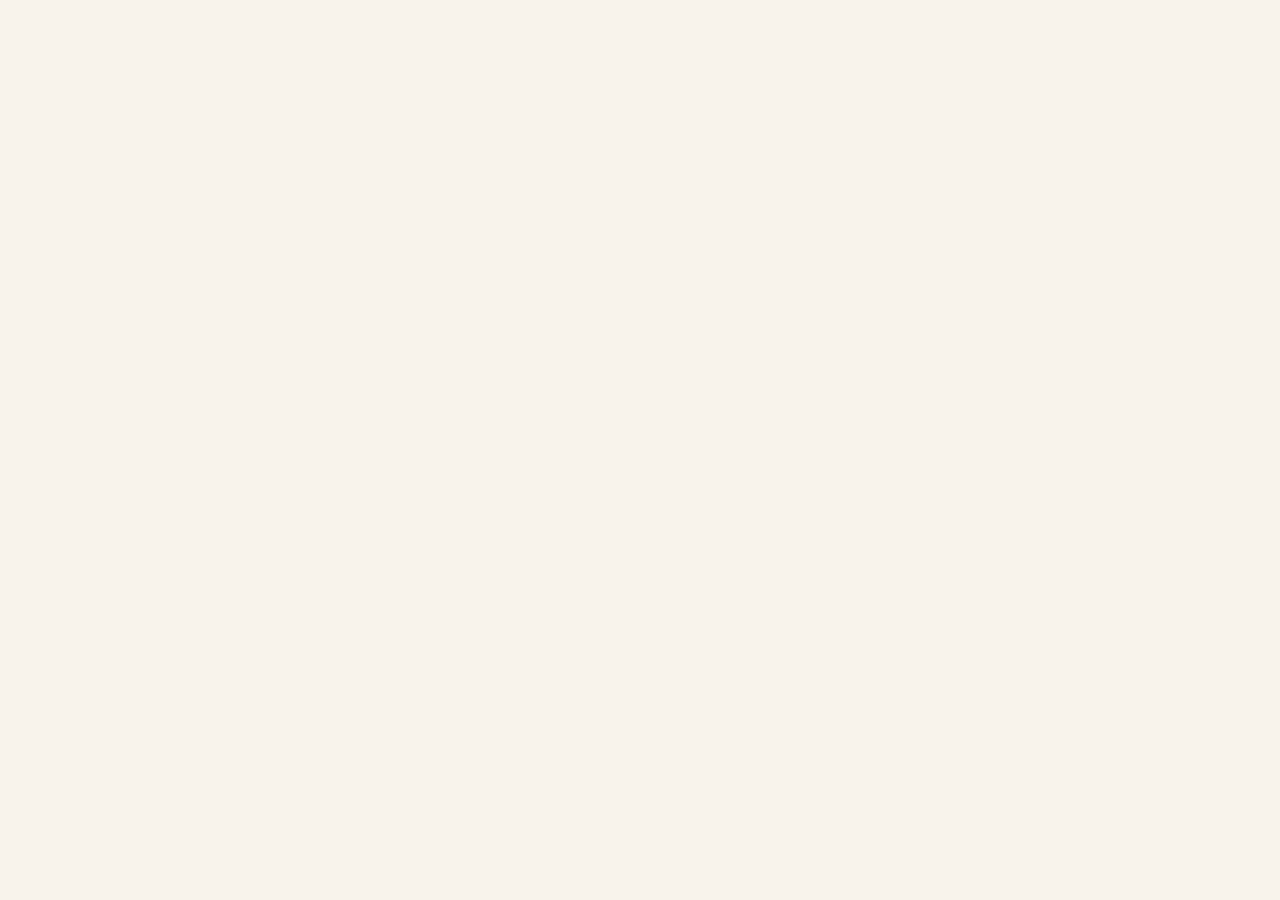
==== dolci.html @ 0413087f "Add initial HTML structure for dolci page" ====
<!DOCTYPE html>
<html lang="it">
<head>
    <meta charset="UTF-8">
    <meta name="viewport" content="width=device-width, initial-scale=1.0">
    <title>Dolci - Pizzeria Bella Napoli</title>
    <link rel="stylesheet" href="style.css">
</head>
<body>

    <!-- CONTENUTI DELLE PIZZE DA AGGIUNGERE -->

</body>
</html>
---- style.css ----
* {
    margin: 0;
    padding: 0;
    box-sizing: border-box;
}

body {
    font-family: Arial, sans-serif;
    background-color: #f8f3eb;
    color: #292929;
}

nav {
    display: flex;
    justify-content: space-between;
    align-items: center;
    padding: 20px 8%;
    background-color: #8b2020;
}

.logo {
    color: white;
    font-size: 24px;
    font-weight: bold;
    text-decoration: none;
}

.nav-links {
    display: flex;
    gap: 25px;
}

.nav-links a {
    color: white;
    text-decoration: none;
}

.nav-links a:hover {
    color: #ffd27d;
}

.hero {
    min-height: 80vh;
    display: flex;
    flex-direction: column;
    justify-content: center;
    align-items: center;
    text-align: center;
    padding: 30px;
}

.hero h1 {
    font-size: 42px;
    margin-bottom: 20px;
}

.hero p {
    max-width: 550px;
    line-height: 1.7;
    margin-bottom: 25px;
}

.button {
    background-color: #8b2020;
    color: white;
    padding: 14px 25px;
    border-radius: 6px;
    text-decoration: none;
}

.button:hover {
    background-color: #641515;
}
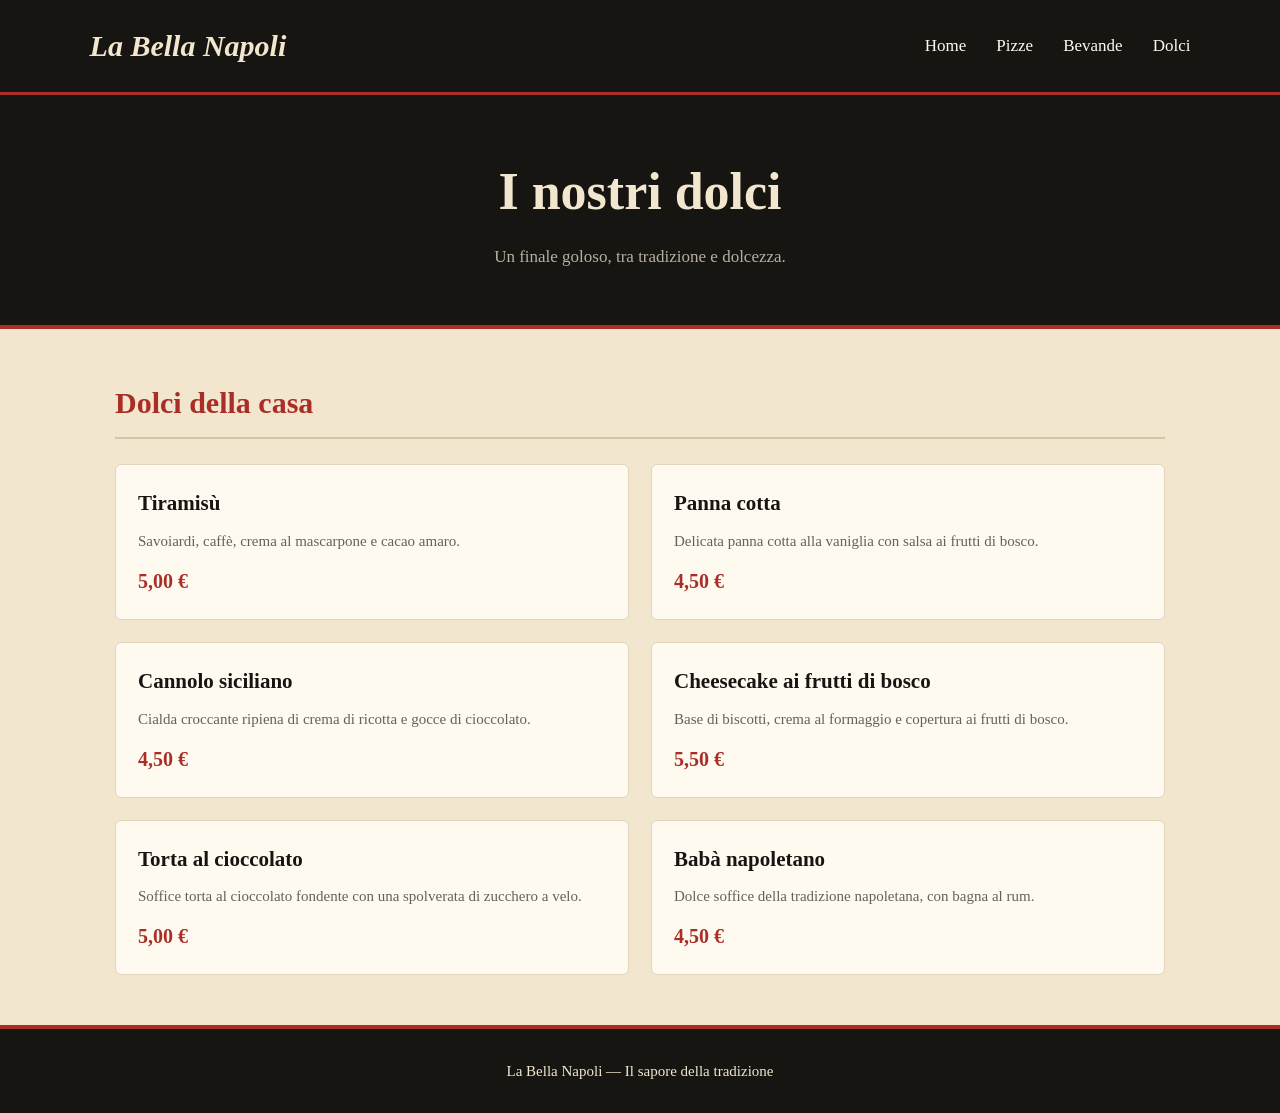
==== commit de594ae3: "Aggiunta pagina dolci" ====
--- a/dolci.html
+++ b/dolci.html
@@ -1,15 +1,67 @@
-
 <!DOCTYPE html>
 <html lang="it">
 <head>
     <meta charset="UTF-8">
     <meta name="viewport" content="width=device-width, initial-scale=1.0">
-    <title>Dolci - Pizzeria Bella Napoli</title>
+    <title>Dolci - La Bella Napoli</title>
     <link rel="stylesheet" href="style.css">
 </head>
 <body>
+    <nav aria-label="Navigazione principale">
+        <a href="index.html" class="logo">La Bella Napoli</a>
+        <div class="nav-links">
+            <a href="index.html">Home</a>
+            <a href="pizze.html">Pizze</a>
+            <a href="bevande.html">Bevande</a>
+            <a href="dolci.html" aria-current="page">Dolci</a>
+        </div>
+    </nav>
 
-    <!-- CONTENUTI DELLE PIZZE DA AGGIUNGERE -->
+    <header class="page-header">
+        <h1>I nostri dolci</h1>
+        <p>Un finale goloso, tra tradizione e dolcezza.</p>
+    </header>
 
+    <main class="menu-container">
+        <section class="menu-section" aria-labelledby="dolci-tradizionali">
+            <h2 id="dolci-tradizionali">Dolci della casa</h2>
+            <div class="menu-items">
+                <article class="menu-item">
+                    <h3>Tiramisù</h3>
+                    <p>Savoiardi, caffè, crema al mascarpone e cacao amaro.</p>
+                    <span class="price">5,00 €</span>
+                </article>
+                <article class="menu-item">
+                    <h3>Panna cotta</h3>
+                    <p>Delicata panna cotta alla vaniglia con salsa ai frutti di bosco.</p>
+                    <span class="price">4,50 €</span>
+                </article>
+                <article class="menu-item">
+                    <h3>Cannolo siciliano</h3>
+                    <p>Cialda croccante ripiena di crema di ricotta e gocce di cioccolato.</p>
+                    <span class="price">4,50 €</span>
+                </article>
+                <article class="menu-item">
+                    <h3>Cheesecake ai frutti di bosco</h3>
+                    <p>Base di biscotti, crema al formaggio e copertura ai frutti di bosco.</p>
+                    <span class="price">5,50 €</span>
+                </article>
+                <article class="menu-item">
+                    <h3>Torta al cioccolato</h3>
+                    <p>Soffice torta al cioccolato fondente con una spolverata di zucchero a velo.</p>
+                    <span class="price">5,00 €</span>
+                </article>
+                <article class="menu-item">
+                    <h3>Babà napoletano</h3>
+                    <p>Dolce soffice della tradizione napoletana, con bagna al rum.</p>
+                    <span class="price">4,50 €</span>
+                </article>
+            </div>
+        </section>
+    </main>
+
+    <footer>
+        <p>La Bella Napoli — Il sapore della tradizione</p>
+    </footer>
 </body>
 </html>
--- a/style.css
+++ b/style.css
@@ -1,3 +1,7 @@
+
+/* =========================
+   RESET E IMPOSTAZIONI BASE
+========================= */
 
 * {
     margin: 0;
@@ -5,70 +9,315 @@
     box-sizing: border-box;
 }
 
+:root {
+    --nero: #171512;
+    --rosso: #a92e27;
+    --rosso-scuro: #7d201c;
+    --crema: #f2e6ce;
+    --bianco: #fffaf0;
+    --verde: #526747;
+    --grigio: #b8afa0;
+}
+
+html {
+    scroll-behavior: smooth;
+}
+
 body {
-    font-family: Arial, sans-serif;
-    background-color: #f8f3eb;
-    color: #292929;
-}
+    font-family: Georgia, "Times New Roman", serif;
+    background-color: var(--crema);
+    color: var(--nero);
+    line-height: 1.6;
+}
+
+a {
+    color: inherit;
+    text-decoration: none;
+}
+
+img {
+    display: block;
+    max-width: 100%;
+}
+
+/* =========================
+   NAVBAR
+========================= */
 
 nav {
     display: flex;
     justify-content: space-between;
     align-items: center;
-    padding: 20px 8%;
-    background-color: #8b2020;
+    padding: 22px 7%;
+    background-color: var(--nero);
+    color: var(--bianco);
+    border-bottom: 3px solid var(--rosso);
 }
 
 .logo {
-    color: white;
-    font-size: 24px;
+    font-size: 30px;
+    font-style: italic;
     font-weight: bold;
-    text-decoration: none;
+    color: var(--crema);
 }
 
 .nav-links {
     display: flex;
-    gap: 25px;
+    align-items: center;
+    gap: 30px;
 }
 
 .nav-links a {
-    color: white;
-    text-decoration: none;
+    font-size: 17px;
+    transition: color 0.3s;
 }
 
 .nav-links a:hover {
-    color: #ffd27d;
-}
+    color: #d94a40;
+}
+
+/* =========================
+   HOME PAGE
+========================= */
 
 .hero {
-    min-height: 80vh;
+    min-height: 75vh;
     display: flex;
     flex-direction: column;
     justify-content: center;
-    align-items: center;
-    text-align: center;
-    padding: 30px;
+    align-items: flex-start;
+    padding: 80px 10%;
+    background:
+        linear-gradient(
+            90deg,
+            rgba(23, 21, 18, 0.97),
+            rgba(23, 21, 18, 0.65)
+        ),
+        url("https://images.unsplash.com/photo-1579751626657-72bc17010498?auto=format&fit=crop&w=1800&q=85")
+        center/cover no-repeat;
+    color: var(--bianco);
 }
 
 .hero h1 {
-    font-size: 42px;
-    margin-bottom: 20px;
+    max-width: 700px;
+    font-size: clamp(38px, 6vw, 68px);
+    line-height: 1.1;
+    margin-bottom: 25px;
+}
+
+.hero h1 span {
+    color: #d33a30;
 }
 
 .hero p {
     max-width: 550px;
-    line-height: 1.7;
+    font-size: 19px;
+    color: var(--crema);
+    margin-bottom: 30px;
+}
+
+/* =========================
+   PULSANTI
+========================= */
+
+.button {
+    display: inline-block;
+    padding: 13px 28px;
+    background-color: var(--rosso);
+    color: white;
+    border: 2px solid var(--rosso);
+    border-radius: 4px;
+    font-size: 17px;
+    font-weight: bold;
+    transition: background-color 0.3s, transform 0.3s;
+}
+
+.button:hover {
+    background-color: var(--rosso-scuro);
+    border-color: var(--rosso-scuro);
+    transform: translateY(-2px);
+}
+
+/* =========================
+   TITOLI DELLE PAGINE
+========================= */
+
+.page-header {
+    text-align: center;
+    padding: 55px 20px;
+    background-color: var(--nero);
+    color: var(--crema);
+    border-bottom: 4px solid var(--rosso);
+}
+
+.page-header h1 {
+    font-size: clamp(34px, 5vw, 52px);
+    margin-bottom: 10px;
+}
+
+.page-header p {
+    color: var(--grigio);
+    font-size: 17px;
+}
+
+/* =========================
+   CONTENUTO DEL MENU
+========================= */
+
+.menu-container {
+    max-width: 1100px;
+    margin: 50px auto;
+    padding: 0 25px;
+}
+
+.menu-section {
+    margin-bottom: 45px;
+}
+
+.menu-section h2 {
+    font-size: 30px;
+    color: var(--rosso);
     margin-bottom: 25px;
-}
-
-.button {
-    background-color: #8b2020;
-    color: white;
-    padding: 14px 25px;
+    padding-bottom: 10px;
+    border-bottom: 2px solid #d5c4a5;
+}
+
+/* =========================
+   SINGOLI PRODOTTI
+========================= */
+
+.menu-items {
+    display: grid;
+    grid-template-columns: repeat(2, minmax(0, 1fr));
+    gap: 22px;
+}
+
+.menu-item {
+    padding: 22px;
+    background-color: var(--bianco);
+    border: 1px solid #e2d4bd;
     border-radius: 6px;
-    text-decoration: none;
-}
-
-.button:hover {
-    background-color: #641515;
-}
+    transition: transform 0.3s, box-shadow 0.3s;
+}
+
+.menu-item:hover {
+    transform: translateY(-4px);
+    box-shadow: 0 8px 20px rgba(23, 21, 18, 0.1);
+}
+
+.menu-item h3 {
+    font-size: 21px;
+    margin-bottom: 8px;
+}
+
+.menu-item p {
+    color: #686056;
+    font-size: 15px;
+}
+
+.menu-item .price {
+    display: block;
+    margin-top: 12px;
+    color: var(--rosso);
+    font-size: 20px;
+    font-weight: bold;
+}
+
+/* =========================
+   IMMAGINI DEI PRODOTTI
+========================= */
+
+.menu-item img {
+    width: 100%;
+    height: 200px;
+    object-fit: cover;
+    border-radius: 4px;
+    margin-bottom: 15px;
+}
+
+/* =========================
+   FOOTER
+========================= */
+
+footer {
+    padding: 30px 20px;
+    background-color: var(--nero);
+    color: var(--crema);
+    text-align: center;
+    border-top: 4px solid var(--rosso);
+}
+
+footer p {
+    font-size: 15px;
+}
+
+/* =========================
+   RESPONSIVE - TABLET E MOBILE
+========================= */
+
+@media (max-width: 768px) {
+    nav {
+        flex-direction: column;
+        gap: 18px;
+        padding: 20px;
+    }
+
+    .logo {
+        font-size: 26px;
+    }
+
+    .nav-links {
+        justify-content: center;
+        flex-wrap: wrap;
+        gap: 12px 20px;
+    }
+
+    .nav-links a {
+        font-size: 15px;
+    }
+
+    .hero {
+        min-height: 65vh;
+        padding: 60px 7%;
+        background-position: center;
+    }
+
+    .hero h1 {
+        font-size: 40px;
+    }
+
+    .hero p {
+        font-size: 17px;
+    }
+
+    .menu-container {
+        margin: 30px auto;
+        padding: 0 16px;
+    }
+
+    .menu-items {
+        grid-template-columns: 1fr;
+    }
+
+    .menu-item img {
+        height: 220px;
+    }
+
+    .page-header {
+        padding: 40px 15px;
+    }
+}
+
+@media (max-width: 400px) {
+    .nav-links {
+        gap: 10px 14px;
+    }
+
+    .nav-links a {
+        font-size: 14px;
+    }
+
+    .hero h1 {
+        font-size: 34px;
+    }
+}
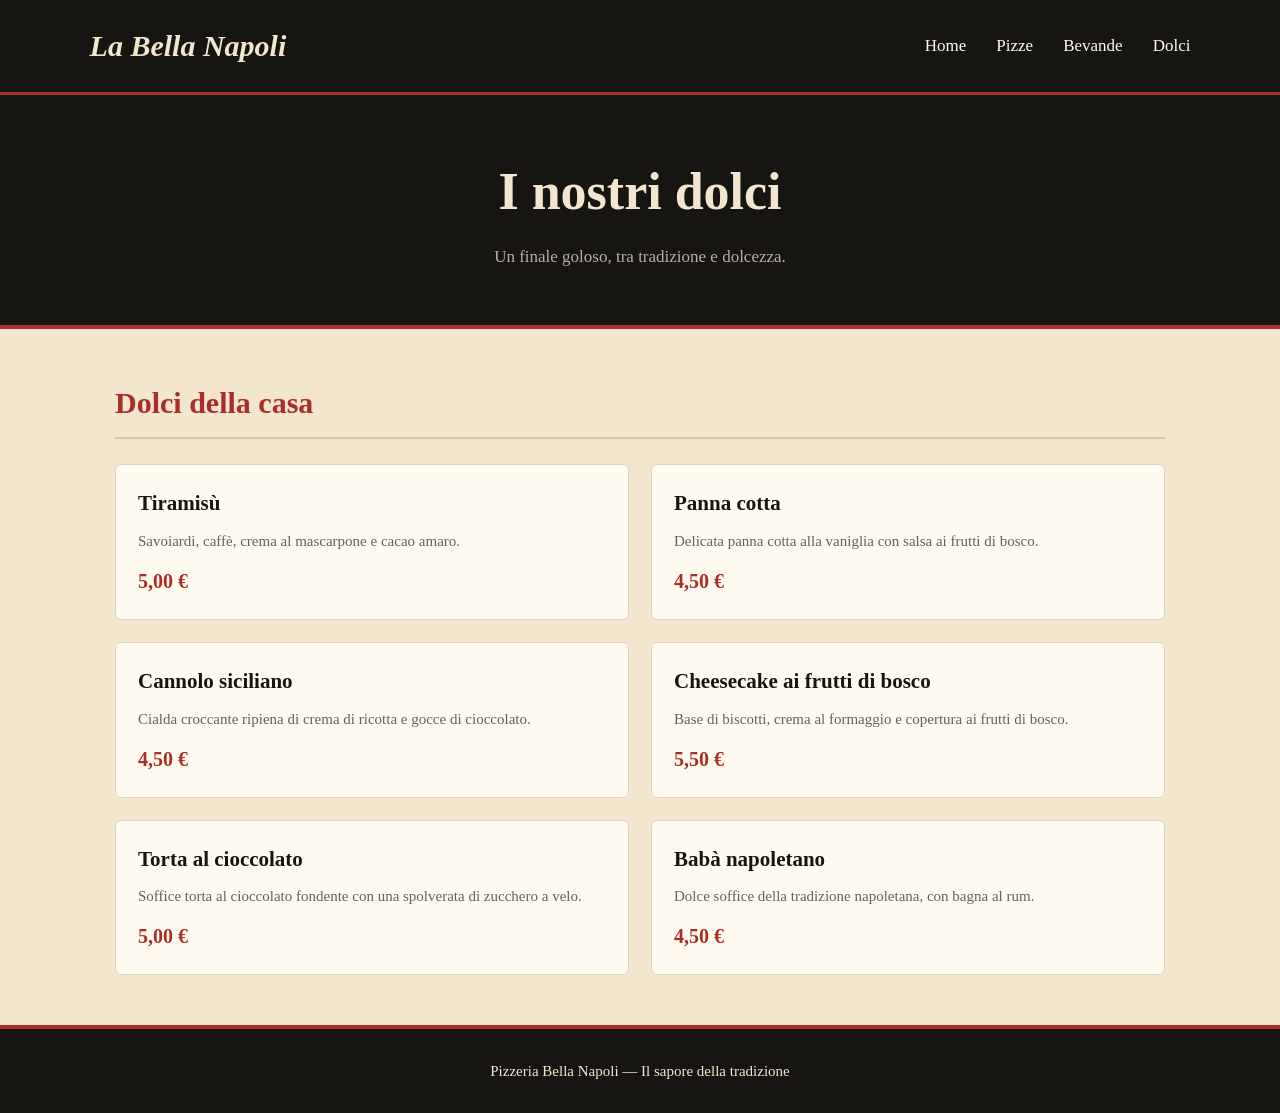
==== commit d95512f1: "Update footer text for pizzeria name" ====
--- a/dolci.html
+++ b/dolci.html
@@ -3,7 +3,7 @@
 <head>
     <meta charset="UTF-8">
     <meta name="viewport" content="width=device-width, initial-scale=1.0">
-    <title>Dolci - La Bella Napoli</title>
+    <title>Dolci - Pizzeria Bella Napoli</title>
     <link rel="stylesheet" href="style.css">
 </head>
 <body>
@@ -61,7 +61,7 @@
     </main>
 
     <footer>
-        <p>La Bella Napoli — Il sapore della tradizione</p>
+        <p>Pizzeria Bella Napoli — Il sapore della tradizione</p>
     </footer>
 </body>
 </html>
